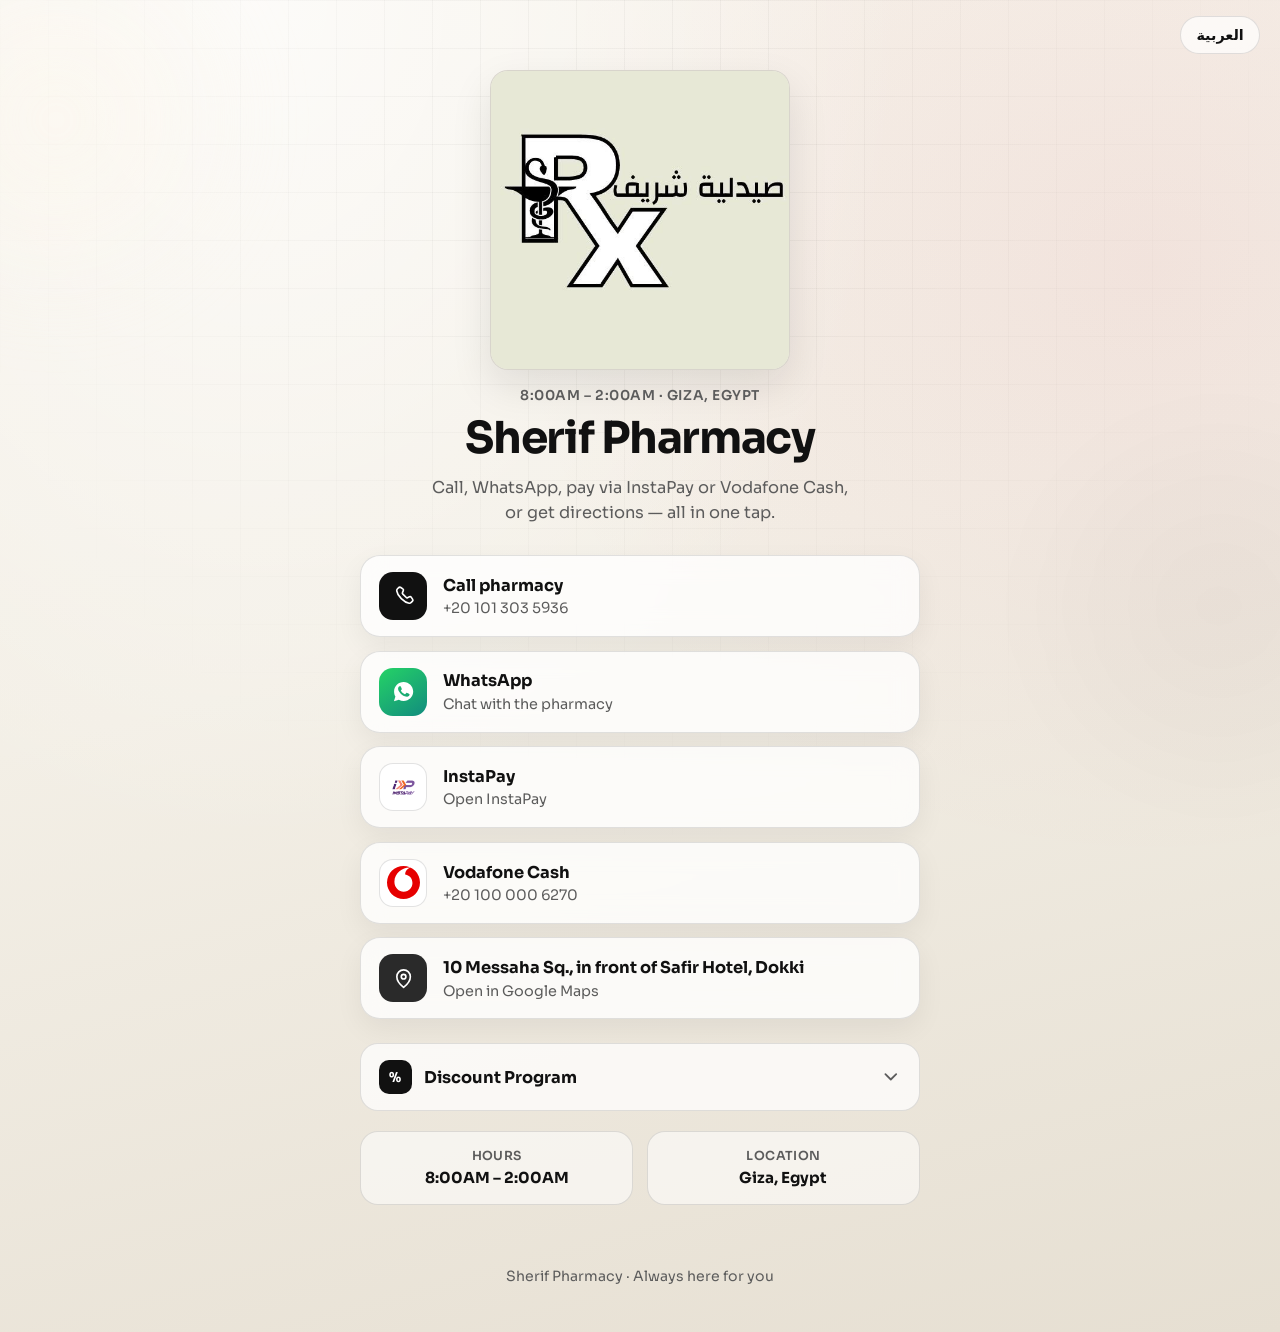
==== index.html @ 9f1dfa76 "feat: add discount program" ====
<!DOCTYPE html>
<html lang="en" dir="ltr">
  <head>
    <meta charset="UTF-8" />
    <meta name="viewport" content="width=device-width, initial-scale=1.0" />
    <meta
      name="description"
      content="Sherif Pharmacy — Call, WhatsApp, InstaPay, Vodafone Cash, and find us on the map. Open 8:00AM – 2:00AM in Giza, Egypt."
    />
    <meta name="theme-color" content="#F3EFE6" />
    <title>Sherif Pharmacy</title>
    <link rel="icon" type="image/png" href="public/assets/favicon.png" />
    <link rel="apple-touch-icon" href="public/assets/logo.png" />
    <link rel="preconnect" href="https://fonts.googleapis.com" />
    <link rel="preconnect" href="https://fonts.gstatic.com" crossorigin />
    <link
      href="https://fonts.googleapis.com/css2?family=Cairo:wght@500;600;700;800&family=Sora:wght@400;500;600;700&display=swap"
      rel="stylesheet"
    />
    <link rel="stylesheet" href="styles.css" />
  </head>
  <body>
    <div class="atmosphere" aria-hidden="true">
      <div class="blob blob-a"></div>
      <div class="blob blob-b"></div>
      <div class="grid-fade"></div>
    </div>

    <header class="topbar">
      <button
        type="button"
        class="lang-toggle"
        id="langToggle"
        aria-label="Switch language"
      >
        <span data-i18n="langSwitch">العربية</span>
      </button>
    </header>

    <main class="shell">
      <section class="hero">
        <div class="logo-wrap">
          <img
            class="logo"
            src="public/assets/logo.png"
            alt="Sherif Pharmacy logo"
            width="280"
            height="160"
          />
        </div>

        <p class="eyebrow" data-i18n="eyebrow">8:00AM – 2:00AM · Giza, Egypt</p>
        <h1 class="brand" data-i18n="brand">Sherif Pharmacy</h1>
        <p class="lead" data-i18n="lead">
          Call, WhatsApp, pay via InstaPay or Vodafone Cash, or get directions —
          all in one tap.
        </p>
      </section>

      <section class="actions" aria-label="Contact actions">
        <a class="action action-call" href="tel:+201013035936">
          <span class="action-icon" aria-hidden="true">
            <svg viewBox="0 0 24 24" fill="none">
              <path
                d="M7.2 3.8c.5-.5 1.3-.6 1.9-.2l2.1 1.4c.6.4.8 1.2.5 1.9l-.9 2.1c-.2.4-.1.9.2 1.2l3.8 3.8c.3.3.8.4 1.2.2l2.1-.9c.7-.3 1.5-.1 1.9.5l1.4 2.1c.4.6.3 1.4-.2 1.9l-1.3 1.3c-.6.6-1.4.9-2.2.8-2.1-.3-5.1-1.7-8.1-4.7s-4.4-6-4.7-8.1c-.1-.8.2-1.6.8-2.2l1.5-1.4Z"
                stroke="currentColor"
                stroke-width="1.7"
                stroke-linejoin="round"
              />
            </svg>
          </span>
          <span class="action-copy">
            <strong data-i18n="callTitle">Call pharmacy</strong>
            <small dir="ltr">+20 101 303 5936</small>
          </span>
        </a>

        <a
          class="action action-wa"
          href="https://wa.me/201013035936"
          target="_blank"
          rel="noopener noreferrer"
        >
          <span class="action-icon" aria-hidden="true">
            <svg viewBox="0 0 24 24" fill="currentColor">
              <path
                d="M12.04 2C6.58 2 2.15 6.4 2.15 11.83c0 1.9.5 3.67 1.38 5.22L2 22l5.12-1.49a9.9 9.9 0 0 0 4.92 1.3h.01c5.46 0 9.89-4.4 9.89-9.83C21.94 6.4 17.5 2 12.04 2Zm5.76 13.96c-.24.67-1.4 1.23-1.94 1.3-.5.07-1.13.1-1.82-.11-.42-.13-.96-.31-1.65-.61-2.9-1.25-4.79-4.17-4.93-4.36-.15-.2-1.18-1.57-1.18-3 0-1.42.74-2.12 1-2.41.26-.29.57-.36.76-.36h.55c.18 0 .42-.07.65.5.24.58.8 2 .87 2.14.07.15.12.32.02.51-.1.2-.15.32-.3.5-.15.17-.31.38-.45.51-.15.15-.3.31-.13.6.17.3.76 1.25 1.63 2.03 1.12 1 2.07 1.31 2.36 1.46.3.15.47.12.64-.07.17-.2.74-.86.94-1.15.2-.3.4-.24.67-.14.27.1 1.72.81 2.02.96.3.15.5.22.57.34.08.13.08.74-.16 1.41Z"
              />
            </svg>
          </span>
          <span class="action-copy">
            <strong data-i18n="waTitle">WhatsApp</strong>
            <small data-i18n="waSub">Chat with the pharmacy</small>
          </span>
        </a>

        <a
          class="action action-instapay"
          href="https://ipn.eg/S/mmowafyqnb/instapay/4MsTog"
          target="_blank"
          rel="noopener noreferrer"
        >
          <span class="action-icon" aria-hidden="true">
            <img
              src="public/assets/instapay.png"
              alt=""
              width="48"
              height="48"
            />
          </span>
          <span class="action-copy">
            <strong data-i18n="instapayTitle">InstaPay</strong>
            <small data-i18n="instapaySub">Open InstaPay</small>
          </span>
        </a>

        <button
          type="button"
          class="action action-vodafone"
          id="vodafoneBtn"
          data-phone="+201000006270"
        >
          <span class="action-icon" aria-hidden="true">
            <img
              src="public/assets/vodafone.svg"
              alt=""
              width="48"
              height="48"
            />
          </span>
          <span class="action-copy">
            <strong data-i18n="vodafoneTitle">Vodafone Cash</strong>
            <small dir="ltr">+20 100 000 6270</small>
          </span>
        </button>

        <a
          class="action action-maps"
          href="https://maps.app.goo.gl/EPiLeGmYAUQqnFU5A"
          target="_blank"
          rel="noopener noreferrer"
        >
          <span class="action-icon" aria-hidden="true">
            <svg viewBox="0 0 24 24" fill="none">
              <path
                d="M12 21s7-5.4 7-11a7 7 0 1 0-14 0c0 5.6 7 11 7 11Z"
                stroke="currentColor"
                stroke-width="1.7"
                stroke-linejoin="round"
              />
              <circle
                cx="12"
                cy="10"
                r="2.4"
                stroke="currentColor"
                stroke-width="1.7"
              />
            </svg>
          </span>
          <span class="action-copy">
            <strong data-i18n="mapsTitle"
              >10 Messaha Sq., in front of Safir Hotel, Dokki</strong
            >
            <small data-i18n="mapsSub">Open in Google Maps</small>
          </span>
        </a>
      </section>

      <section class="discounts" aria-label="Discount Program">
        <div class="accordion" id="discountAccordion">
          <button
            type="button"
            class="accordion-trigger"
            id="discountToggle"
            aria-expanded="false"
            aria-controls="discountPanel"
          >
            <span class="accordion-label">
              <span class="accordion-icon" aria-hidden="true">%</span>
              <span data-i18n="discountsTitle">Discount Program</span>
            </span>
            <span class="accordion-arrow" aria-hidden="true">
              <svg viewBox="0 0 24 24" fill="none">
                <path
                  d="M6 9l6 6 6-6"
                  stroke="currentColor"
                  stroke-width="2"
                  stroke-linecap="round"
                  stroke-linejoin="round"
                />
              </svg>
            </span>
          </button>
          <div
            class="accordion-panel"
            id="discountPanel"
            role="region"
            aria-labelledby="discountToggle"
            aria-hidden="true"
          >
            <div class="accordion-panel-inner">
              <ul class="info-list">
                <li class="info-row">
                  <span class="info-rate">2.5%</span>
                  <p data-i18n="discountA">
                    2.5% off on purchases of 5,000 EGP or more
                  </p>
                </li>
                <li class="info-row">
                  <span class="info-rate">5%</span>
                  <p data-i18n="discountB">
                    5% off on purchases of 10,000 EGP or more
                  </p>
                </li>
              </ul>
            </div>
          </div>
        </div>
      </section>

      <section class="meta">
        <div class="meta-item">
          <span class="meta-label" data-i18n="hoursLabel">Hours</span>
          <span class="meta-value" data-i18n="hoursValue">8:00AM – 2:00AM</span>
        </div>
        <div class="meta-item">
          <span class="meta-label" data-i18n="cityLabel">Location</span>
          <span class="meta-value" data-i18n="cityValue">Giza, Egypt</span>
        </div>
      </section>
    </main>

    <footer class="footer">
      <p data-i18n="footer">Sherif Pharmacy · Always here for you</p>
    </footer>

    <div class="toast" id="toast" role="status" aria-live="polite"></div>

    <script src="app.js"></script>
  </body>
</html>
---- styles.css ----
:root {
  --cream: #f3efe6;
  --cream-deep: #e8e0d0;
  --paper: #faf7f1;
  --ink: #111111;
  --ink-soft: #2a2a2a;
  --muted: #5c5c5c;
  --line: rgba(17, 17, 17, 0.12);
  --white: #ffffff;
  --rx-red: #c8102e;
  --wa: #25d366;
  --wa-deep: #128c7e;
  --instapay: #6c2bd9;
  --vodafone: #e60000;
  --shadow: 0 16px 40px rgba(17, 17, 17, 0.1);
  --radius: 20px;
  --font-en: "Sora", system-ui, sans-serif;
  --font-ar: "Cairo", "Sora", system-ui, sans-serif;
}

*,
*::before,
*::after {
  box-sizing: border-box;
}

html {
  scroll-behavior: smooth;
}

body {
  margin: 0;
  min-height: 100vh;
  font-family: var(--font-en);
  color: var(--ink);
  background:
    radial-gradient(ellipse at 20% 0%, rgba(255, 255, 255, 0.7), transparent 45%),
    radial-gradient(ellipse at 90% 20%, rgba(200, 16, 46, 0.06), transparent 40%),
    linear-gradient(165deg, #f7f3eb 0%, var(--cream) 45%, #e6dfd2 100%);
  overflow-x: hidden;
}

html[dir="rtl"] body,
html[lang="ar"] body {
  font-family: var(--font-ar);
}

.atmosphere {
  position: fixed;
  inset: 0;
  pointer-events: none;
  z-index: 0;
}

.blob {
  position: absolute;
  border-radius: 50%;
  filter: blur(42px);
  opacity: 0.45;
  animation: drift 14s ease-in-out infinite;
}

.blob-a {
  width: 42vw;
  height: 42vw;
  max-width: 420px;
  max-height: 420px;
  top: -10%;
  left: -12%;
  background: radial-gradient(circle, #fff8ec 0%, transparent 70%);
}

.blob-b {
  width: 48vw;
  height: 48vw;
  max-width: 480px;
  max-height: 480px;
  right: -14%;
  bottom: 6%;
  background: radial-gradient(circle, rgba(17, 17, 17, 0.08) 0%, transparent 70%);
  animation-delay: -5s;
}

.grid-fade {
  position: absolute;
  inset: 0;
  background-image:
    linear-gradient(rgba(17, 17, 17, 0.035) 1px, transparent 1px),
    linear-gradient(90deg, rgba(17, 17, 17, 0.035) 1px, transparent 1px);
  background-size: 48px 48px;
  mask-image: radial-gradient(circle at 50% 18%, black 18%, transparent 72%);
}

.topbar {
  position: relative;
  z-index: 2;
  display: flex;
  justify-content: flex-end;
  padding: 1rem 1.25rem 0;
}

.lang-toggle {
  appearance: none;
  border: 1px solid var(--line);
  background: rgba(255, 255, 255, 0.7);
  backdrop-filter: blur(10px);
  color: var(--ink);
  font: inherit;
  font-weight: 600;
  font-size: 0.9rem;
  padding: 0.55rem 0.95rem;
  border-radius: 999px;
  cursor: pointer;
  transition: transform 0.2s ease, background 0.2s ease, border-color 0.2s ease;
}

.lang-toggle:hover {
  transform: translateY(-1px);
  background: var(--white);
  border-color: rgba(17, 17, 17, 0.28);
}

.lang-toggle:focus-visible {
  outline: 3px solid rgba(17, 17, 17, 0.25);
  outline-offset: 2px;
}

.shell {
  position: relative;
  z-index: 1;
  width: min(560px, calc(100% - 2rem));
  margin: 0 auto;
  padding: 0.5rem 0 3rem;
}

.hero {
  text-align: center;
  padding: 0.5rem 0 1.5rem;
}

.logo-wrap {
  display: grid;
  place-items: center;
  margin: 0 auto 1.1rem;
  animation: rise 0.9s cubic-bezier(0.22, 1, 0.36, 1) both;
}

.logo {
  width: min(300px, 78vw);
  height: auto;
  border-radius: 18px;
  background: var(--cream);
  border: 1px solid var(--line);
  box-shadow: var(--shadow);
  animation: float 6s ease-in-out infinite;
}

.eyebrow {
  margin: 0 0 0.55rem;
  color: var(--muted);
  font-size: 0.85rem;
  font-weight: 600;
  letter-spacing: 0.04em;
  text-transform: uppercase;
  animation: rise 0.9s cubic-bezier(0.22, 1, 0.36, 1) 0.08s both;
}

html[lang="ar"] .eyebrow {
  letter-spacing: 0;
  text-transform: none;
}

.brand {
  margin: 0 0 0.7rem;
  font-size: clamp(2rem, 7vw, 2.75rem);
  line-height: 1.15;
  letter-spacing: -0.03em;
  color: var(--ink);
  animation: rise 0.9s cubic-bezier(0.22, 1, 0.36, 1) 0.14s both;
}

html[lang="ar"] .brand {
  letter-spacing: 0;
  font-weight: 800;
}

.lead {
  margin: 0 auto;
  max-width: 36ch;
  color: var(--muted);
  font-size: 1.02rem;
  line-height: 1.55;
  animation: rise 0.9s cubic-bezier(0.22, 1, 0.36, 1) 0.2s both;
}

.actions {
  display: grid;
  gap: 0.85rem;
  margin-top: 0.35rem;
}

.action {
  display: flex;
  align-items: center;
  gap: 1rem;
  width: 100%;
  padding: 1rem 1.15rem;
  text-decoration: none;
  text-align: start;
  font: inherit;
  color: inherit;
  background: rgba(255, 255, 255, 0.78);
  border: 1px solid var(--line);
  border-radius: var(--radius);
  box-shadow: 0 10px 28px rgba(17, 17, 17, 0.06);
  backdrop-filter: blur(12px);
  transition:
    transform 0.22s ease,
    box-shadow 0.22s ease,
    border-color 0.22s ease;
  animation: rise 0.85s cubic-bezier(0.22, 1, 0.36, 1) both;
  cursor: pointer;
}

.action:nth-child(1) {
  animation-delay: 0.24s;
}
.action:nth-child(2) {
  animation-delay: 0.3s;
}
.action:nth-child(3) {
  animation-delay: 0.36s;
}
.action:nth-child(4) {
  animation-delay: 0.42s;
}
.action:nth-child(5) {
  animation-delay: 0.48s;
}

.action:hover {
  transform: translateY(-3px);
  box-shadow: 0 16px 36px rgba(17, 17, 17, 0.1);
  border-color: rgba(17, 17, 17, 0.22);
}

.action:focus-visible {
  outline: 3px solid rgba(17, 17, 17, 0.25);
  outline-offset: 3px;
}

.action-icon {
  flex: 0 0 auto;
  width: 3rem;
  height: 3rem;
  display: grid;
  place-items: center;
  border-radius: 14px;
  color: var(--white);
  overflow: hidden;
}

.action-icon svg {
  width: 1.45rem;
  height: 1.45rem;
}

.action-icon img {
  width: 100%;
  height: 100%;
  object-fit: contain;
  display: block;
}

.action-call .action-icon {
  background: var(--ink);
}

.action-wa .action-icon {
  background: linear-gradient(145deg, var(--wa), var(--wa-deep));
}

.action-instapay .action-icon {
  background: #fff;
  border: 1px solid var(--line);
  padding: 0.35rem;
}

.action-vodafone .action-icon {
  background: #fff;
  border: 1px solid var(--line);
  padding: 0.4rem;
}

.action-maps .action-icon {
  background: var(--ink-soft);
}

.action-copy {
  display: grid;
  gap: 0.15rem;
  min-width: 0;
}

.action-copy strong {
  font-size: 1.02rem;
  font-weight: 700;
  color: var(--ink);
  line-height: 1.35;
}

.action-copy small {
  color: var(--muted);
  font-size: 0.9rem;
}

.toast {
  position: fixed;
  left: 50%;
  bottom: 1.4rem;
  transform: translateX(-50%) translateY(120%);
  z-index: 20;
  min-width: min(280px, calc(100% - 2rem));
  max-width: min(360px, calc(100% - 2rem));
  background: var(--ink);
  color: #fff;
  padding: 0.85rem 1.25rem;
  border-radius: 999px;
  font-size: 0.88rem;
  font-weight: 600;
  line-height: 1.35;
  text-align: center;
  display: flex;
  align-items: center;
  justify-content: center;
  box-shadow: var(--shadow);
  opacity: 0;
  pointer-events: none;
  transition: transform 0.28s ease, opacity 0.28s ease;
}

.toast.show {
  transform: translateX(-50%) translateY(0);
  opacity: 1;
}

.discounts {
  margin-top: 1.5rem;
  animation: rise 0.85s cubic-bezier(0.22, 1, 0.36, 1) 0.52s both;
}

.accordion {
  border-radius: 18px;
  background: rgba(255, 255, 255, 0.72);
  border: 1px solid var(--line);
  overflow: hidden;
}

.accordion-trigger {
  appearance: none;
  width: 100%;
  display: flex;
  align-items: center;
  justify-content: space-between;
  gap: 0.85rem;
  padding: 1rem 1.1rem;
  border: 0;
  background: transparent;
  font: inherit;
  color: var(--ink);
  cursor: pointer;
  text-align: start;
}

.accordion-trigger:focus-visible {
  outline: 3px solid rgba(17, 17, 17, 0.2);
  outline-offset: -3px;
}

.accordion-label {
  display: flex;
  align-items: center;
  gap: 0.75rem;
  font-weight: 700;
  font-size: 1.02rem;
}

.accordion-icon {
  width: 2.1rem;
  height: 2.1rem;
  border-radius: 10px;
  display: grid;
  place-items: center;
  background: var(--ink);
  color: #fff;
  font-size: 0.85rem;
  font-weight: 700;
}

.accordion-arrow {
  flex: 0 0 auto;
  width: 1.35rem;
  height: 1.35rem;
  color: var(--muted);
  transition: transform 0.28s ease;
}

.accordion-arrow svg {
  width: 100%;
  height: 100%;
  display: block;
}

.accordion.is-open .accordion-arrow {
  transform: rotate(180deg);
}

.accordion-panel {
  display: grid;
  grid-template-rows: 0fr;
  transition: grid-template-rows 0.32s ease;
}

.accordion.is-open .accordion-panel {
  grid-template-rows: 1fr;
}

.accordion-panel-inner {
  overflow: hidden;
  min-height: 0;
}

.info-list {
  list-style: none;
  margin: 0;
  padding: 0 1.1rem 1.05rem;
  display: grid;
  gap: 0.65rem;
}

.info-row {
  display: grid;
  grid-template-columns: auto 1fr;
  gap: 0.75rem;
  align-items: start;
  padding: 0.75rem 0.85rem;
  border-radius: 12px;
  background: rgba(243, 239, 230, 0.65);
  border: 1px dashed rgba(17, 17, 17, 0.14);
}

.info-rate {
  font-size: 0.92rem;
  font-weight: 800;
  color: var(--ink);
  letter-spacing: -0.02em;
  line-height: 1.4;
  white-space: nowrap;
}

.info-row p {
  margin: 0;
  color: var(--muted);
  font-size: 0.9rem;
  line-height: 1.45;
  font-weight: 500;
}

.meta {
  display: grid;
  grid-template-columns: 1fr 1fr;
  gap: 0.85rem;
  margin-top: 1.25rem;
  animation: rise 0.85s cubic-bezier(0.22, 1, 0.36, 1) 0.58s both;
}

.meta-item {
  padding: 1rem 1.1rem;
  border-radius: 18px;
  background: rgba(255, 255, 255, 0.55);
  border: 1px solid var(--line);
  text-align: center;
}

.meta-label {
  display: block;
  font-size: 0.78rem;
  font-weight: 600;
  color: var(--muted);
  margin-bottom: 0.25rem;
  letter-spacing: 0.03em;
  text-transform: uppercase;
}

html[lang="ar"] .meta-label {
  letter-spacing: 0;
  text-transform: none;
}

.meta-value {
  display: block;
  font-weight: 700;
  color: var(--ink);
  font-size: 0.95rem;
  line-height: 1.35;
}

.footer {
  position: relative;
  z-index: 1;
  text-align: center;
  padding: 0 1.25rem 2rem;
  color: var(--muted);
  font-size: 0.88rem;
}

@keyframes rise {
  from {
    opacity: 0;
    transform: translateY(18px);
  }
  to {
    opacity: 1;
    transform: translateY(0);
  }
}

@keyframes float {
  0%,
  100% {
    transform: translateY(0);
  }
  50% {
    transform: translateY(-8px);
  }
}

@keyframes drift {
  0%,
  100% {
    transform: translate(0, 0) scale(1);
  }
  50% {
    transform: translate(18px, -12px) scale(1.05);
  }
}

@media (prefers-reduced-motion: reduce) {
  *,
  *::before,
  *::after {
    animation: none !important;
    transition: none !important;
  }
}

@media (max-width: 420px) {
  .action {
    padding: 0.95rem 1rem;
  }

  .meta {
    grid-template-columns: 1fr;
  }
}
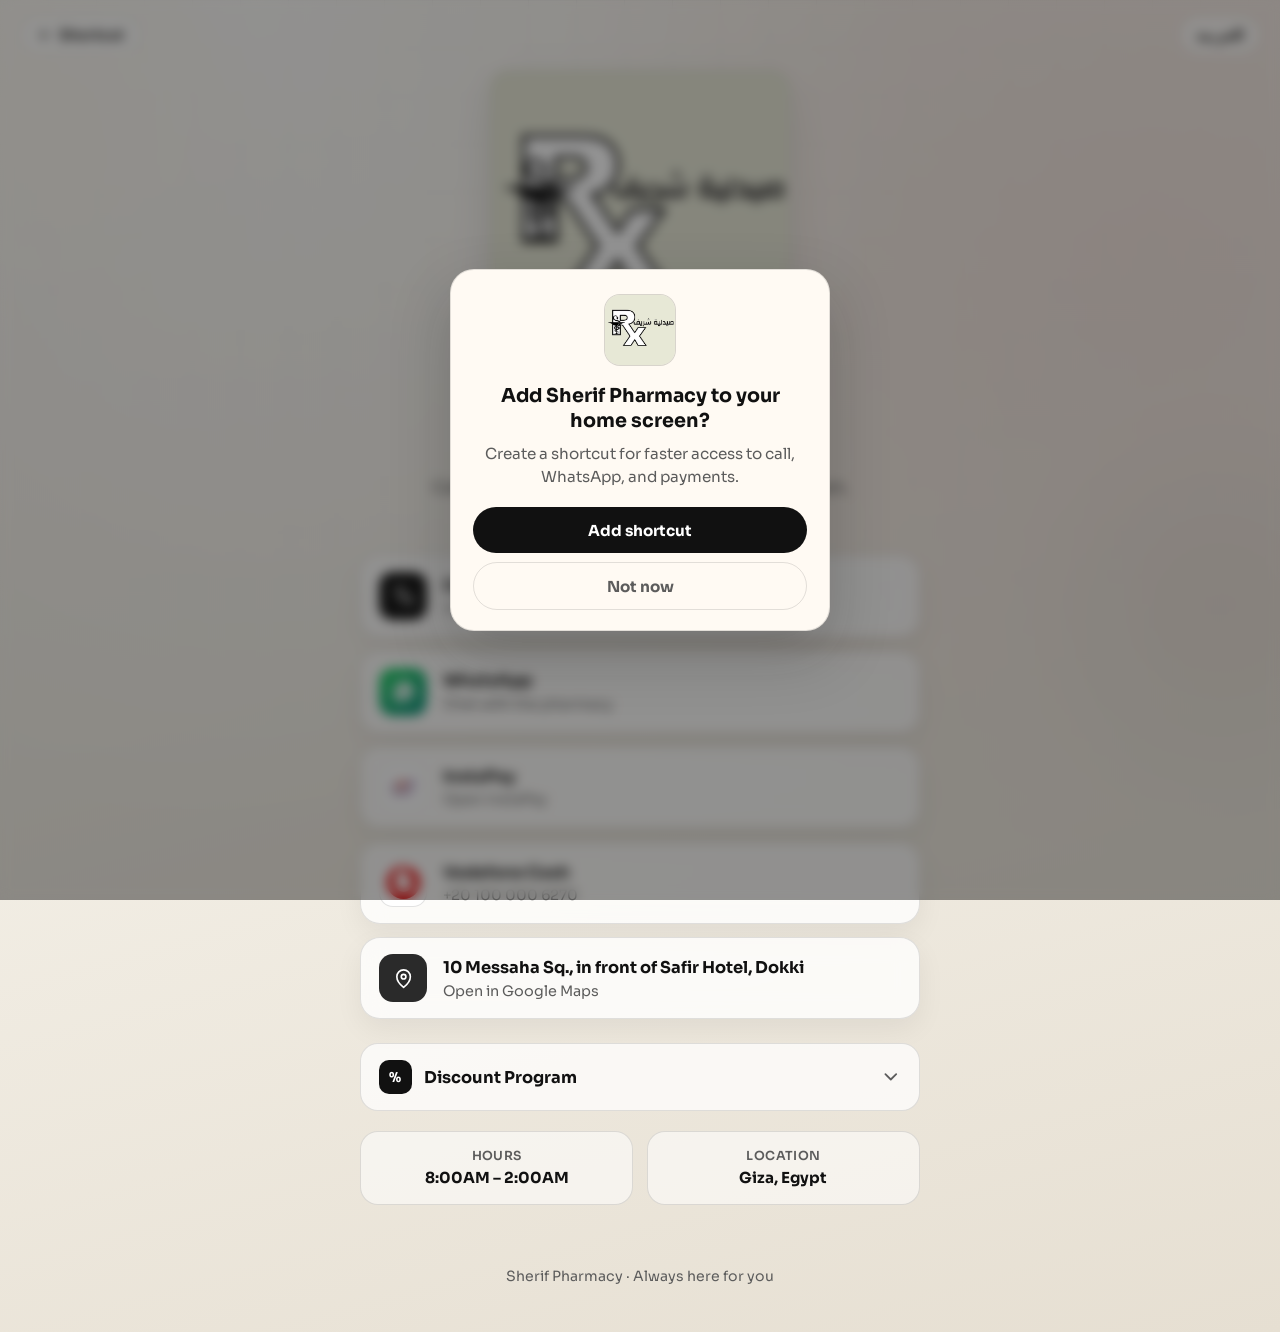
==== commit 7a3829d3: "feat: add shortcut to home screen" ====
--- a/index.html
+++ b/index.html
@@ -8,7 +8,12 @@
       content="Sherif Pharmacy — Call, WhatsApp, InstaPay, Vodafone Cash, and find us on the map. Open 8:00AM – 2:00AM in Giza, Egypt."
     />
     <meta name="theme-color" content="#F3EFE6" />
+    <meta name="apple-mobile-web-app-capable" content="yes" />
+    <meta name="apple-mobile-web-app-status-bar-style" content="default" />
+    <meta name="apple-mobile-web-app-title" content="Sherif Pharmacy" />
+    <meta name="mobile-web-app-capable" content="yes" />
     <title>Sherif Pharmacy</title>
+    <link rel="manifest" href="manifest.webmanifest" />
     <link rel="icon" type="image/png" href="public/assets/favicon.png" />
     <link rel="apple-touch-icon" href="public/assets/logo.png" />
     <link rel="preconnect" href="https://fonts.googleapis.com" />
@@ -29,7 +34,23 @@
     <header class="topbar">
       <button
         type="button"
-        class="lang-toggle"
+        class="topbar-btn shortcut-top-btn"
+        id="shortcutTopBtn"
+        aria-label="Add shortcut"
+      >
+        <svg viewBox="0 0 24 24" fill="none" aria-hidden="true">
+          <path
+            d="M12 5v14M5 12h14"
+            stroke="currentColor"
+            stroke-width="2"
+            stroke-linecap="round"
+          />
+        </svg>
+        <span data-i18n="shortcutTop">Shortcut</span>
+      </button>
+      <button
+        type="button"
+        class="topbar-btn lang-toggle"
         id="langToggle"
         aria-label="Switch language"
       >
@@ -236,6 +257,40 @@
 
     <div class="toast" id="toast" role="status" aria-live="polite"></div>
 
+    <div
+      class="shortcut-overlay"
+      id="shortcutOverlay"
+      hidden
+      role="dialog"
+      aria-modal="true"
+      aria-labelledby="shortcutTitle"
+    >
+      <div class="shortcut-card">
+        <img
+          class="shortcut-logo"
+          src="public/assets/logo.png"
+          alt=""
+          width="72"
+          height="72"
+        />
+        <h2 id="shortcutTitle" data-i18n="shortcutTitle">
+          Add Sherif Pharmacy to your home screen?
+        </h2>
+        <p data-i18n="shortcutBody">
+          Create a shortcut for faster access to call, WhatsApp, and payments.
+        </p>
+        <p class="shortcut-hint" id="shortcutHint" hidden></p>
+        <div class="shortcut-actions">
+          <button type="button" class="shortcut-btn primary" id="shortcutAdd">
+            <span data-i18n="shortcutAdd">Add shortcut</span>
+          </button>
+          <button type="button" class="shortcut-btn ghost" id="shortcutSkip">
+            <span data-i18n="shortcutSkip">Not now</span>
+          </button>
+        </div>
+      </div>
+    </div>
+
     <script src="app.js"></script>
   </body>
 </html>
--- a/styles.css
+++ b/styles.css
@@ -95,11 +95,13 @@
   position: relative;
   z-index: 2;
   display: flex;
-  justify-content: flex-end;
+  align-items: center;
+  justify-content: space-between;
+  gap: 0.75rem;
   padding: 1rem 1.25rem 0;
 }
 
-.lang-toggle {
+.topbar-btn {
   appearance: none;
   border: 1px solid var(--line);
   background: rgba(255, 255, 255, 0.7);
@@ -114,15 +116,31 @@
   transition: transform 0.2s ease, background 0.2s ease, border-color 0.2s ease;
 }
 
-.lang-toggle:hover {
+.topbar-btn:hover {
   transform: translateY(-1px);
   background: var(--white);
   border-color: rgba(17, 17, 17, 0.28);
 }
 
-.lang-toggle:focus-visible {
+.topbar-btn:focus-visible {
   outline: 3px solid rgba(17, 17, 17, 0.25);
   outline-offset: 2px;
+}
+
+.shortcut-top-btn {
+  display: inline-flex;
+  align-items: center;
+  gap: 0.4rem;
+}
+
+.shortcut-top-btn svg {
+  width: 1rem;
+  height: 1rem;
+  flex: 0 0 auto;
+}
+
+.shortcut-top-btn[hidden] {
+  display: none;
 }
 
 .shell {
@@ -514,6 +532,112 @@
   font-size: 0.88rem;
 }
 
+.shortcut-overlay {
+  position: fixed;
+  inset: 0;
+  z-index: 40;
+  display: grid;
+  place-items: center;
+  padding: 1.25rem;
+  background: rgba(17, 17, 17, 0.45);
+  backdrop-filter: blur(6px);
+  opacity: 0;
+  pointer-events: none;
+  transition: opacity 0.28s ease;
+}
+
+.shortcut-overlay.is-visible {
+  opacity: 1;
+  pointer-events: auto;
+}
+
+.shortcut-overlay[hidden] {
+  display: none;
+}
+
+.shortcut-card {
+  width: min(380px, 100%);
+  background: #fffaf3;
+  border: 1px solid var(--line);
+  border-radius: 24px;
+  padding: 1.5rem 1.35rem 1.25rem;
+  text-align: center;
+  box-shadow: 0 24px 60px rgba(17, 17, 17, 0.22);
+  transform: translateY(14px) scale(0.98);
+  transition: transform 0.3s cubic-bezier(0.22, 1, 0.36, 1);
+}
+
+.shortcut-overlay.is-visible .shortcut-card {
+  transform: translateY(0) scale(1);
+}
+
+.shortcut-logo {
+  width: 72px;
+  height: 72px;
+  object-fit: cover;
+  border-radius: 16px;
+  border: 1px solid var(--line);
+  background: var(--cream);
+  margin-bottom: 0.85rem;
+}
+
+.shortcut-card h2 {
+  margin: 0 0 0.55rem;
+  font-size: 1.2rem;
+  line-height: 1.3;
+  color: var(--ink);
+}
+
+.shortcut-card p {
+  margin: 0 0 1.15rem;
+  color: var(--muted);
+  font-size: 0.95rem;
+  line-height: 1.5;
+}
+
+.shortcut-hint {
+  margin-top: -0.35rem !important;
+  padding: 0.75rem 0.85rem;
+  border-radius: 14px;
+  background: rgba(243, 239, 230, 0.9);
+  border: 1px dashed rgba(17, 17, 17, 0.14);
+  color: var(--ink-soft) !important;
+  font-size: 0.88rem !important;
+  text-align: start;
+}
+
+.shortcut-actions {
+  display: grid;
+  gap: 0.55rem;
+}
+
+.shortcut-btn {
+  appearance: none;
+  border: 0;
+  border-radius: 999px;
+  padding: 0.85rem 1.1rem;
+  font: inherit;
+  font-weight: 700;
+  font-size: 0.95rem;
+  cursor: pointer;
+  transition: transform 0.18s ease, background 0.18s ease;
+}
+
+.shortcut-btn:active {
+  transform: scale(0.98);
+}
+
+.shortcut-btn.primary {
+  background: var(--ink);
+  color: #fff;
+}
+
+.shortcut-btn.ghost {
+  background: transparent;
+  color: var(--muted);
+  border: 1px solid var(--line);
+}
+
 @keyframes rise {
   from {
     opacity: 0;
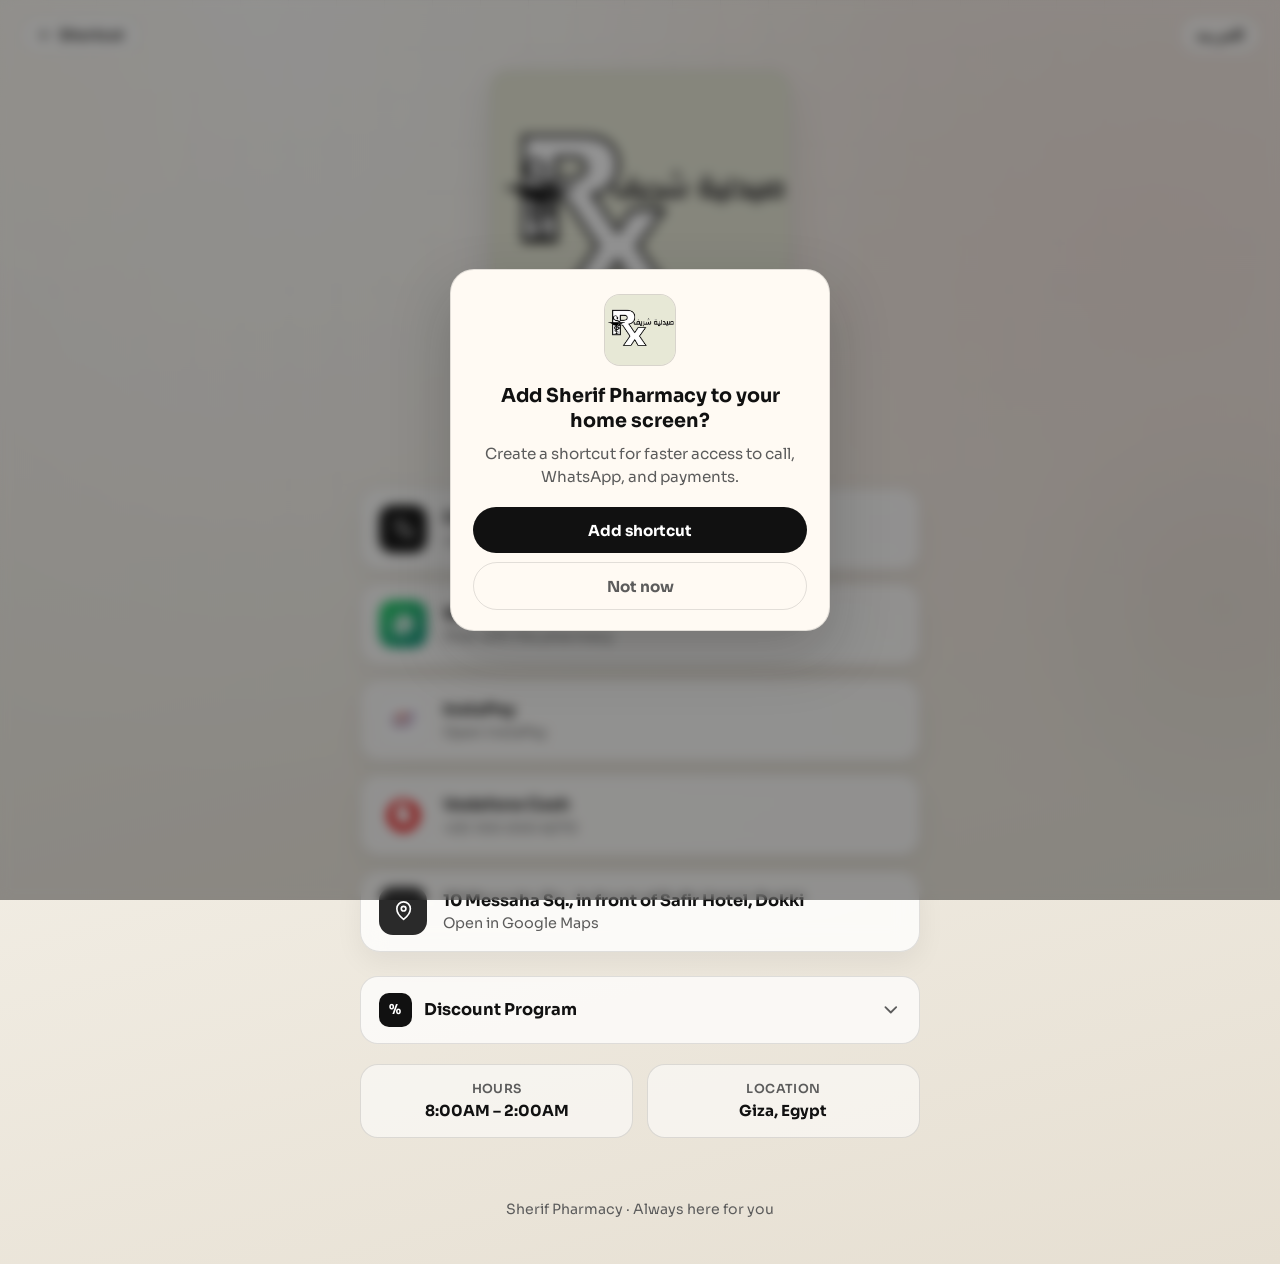
==== commit 9f0c6d27: "refactor: remove paragraph" ====
--- a/index.html
+++ b/index.html
@@ -72,10 +72,6 @@
 
         <p class="eyebrow" data-i18n="eyebrow">8:00AM – 2:00AM · Giza, Egypt</p>
         <h1 class="brand" data-i18n="brand">Sherif Pharmacy</h1>
-        <p class="lead" data-i18n="lead">
-          Call, WhatsApp, pay via InstaPay or Vodafone Cash, or get directions —
-          all in one tap.
-        </p>
       </section>
 
       <section class="actions" aria-label="Contact actions">
--- a/styles.css
+++ b/styles.css
@@ -153,7 +153,7 @@
 
 .hero {
   text-align: center;
-  padding: 0.5rem 0 1.5rem;
+  padding: 0.5rem 0 0.65rem;
 }
 
 .logo-wrap {
@@ -214,7 +214,7 @@
 .actions {
   display: grid;
   gap: 0.85rem;
-  margin-top: 0.35rem;
+  margin-top: 0.15rem;
 }
 
 .action {
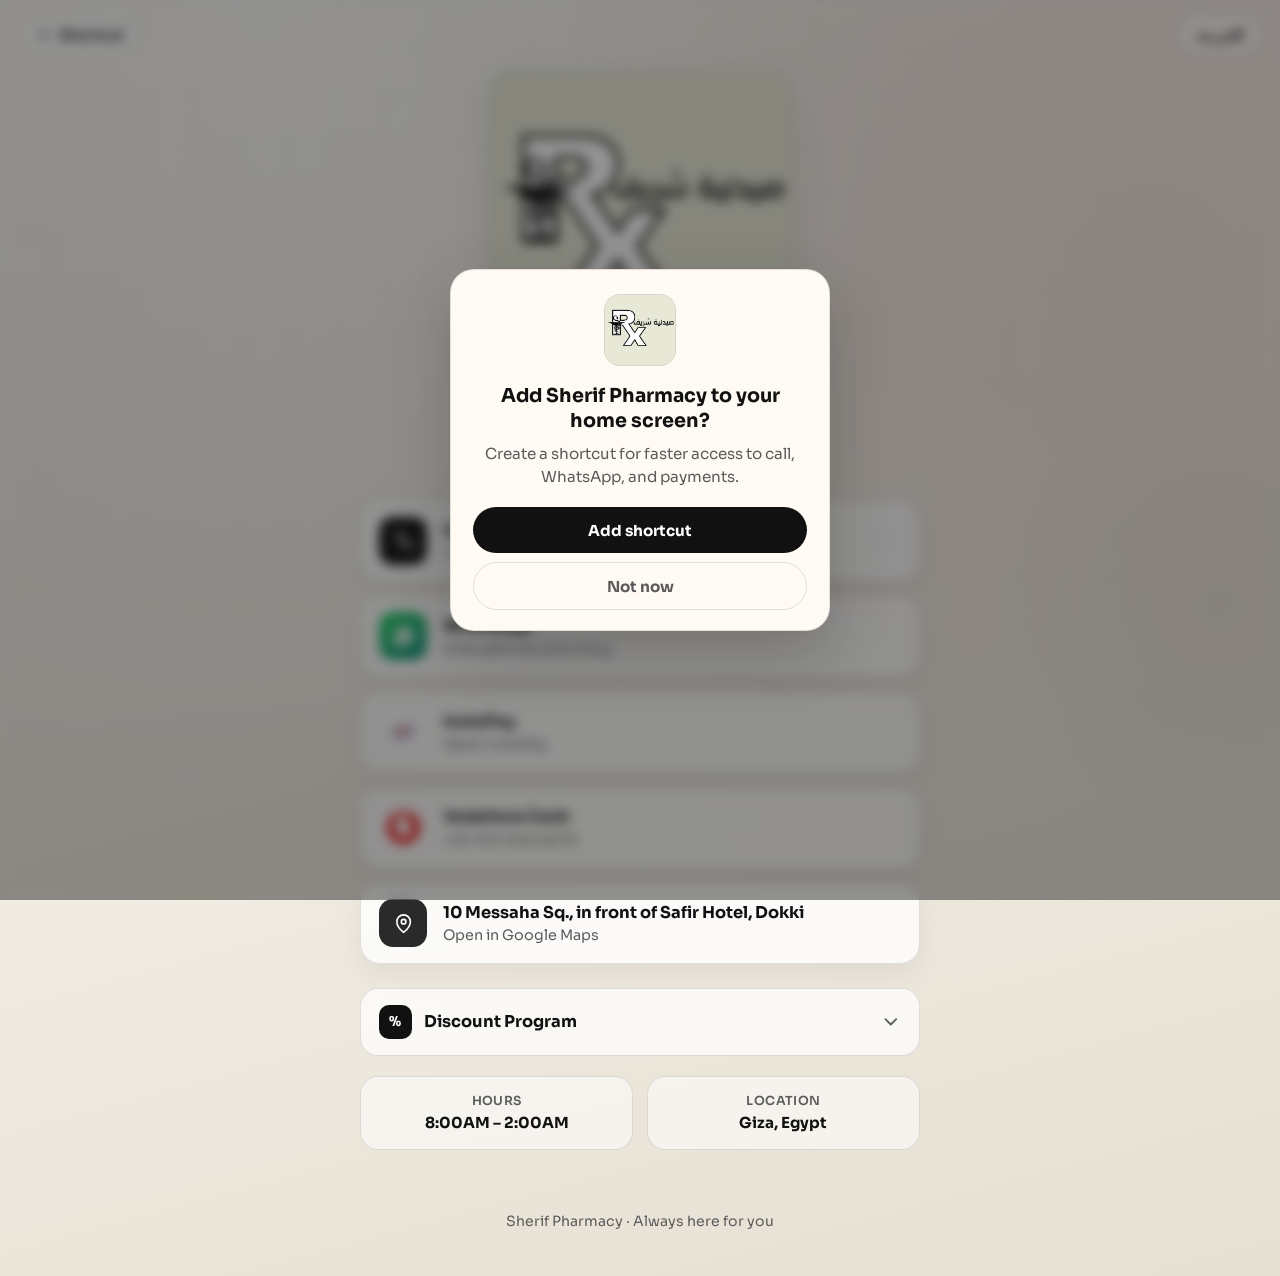
==== commit 48a65052: "refactor: facebook badge" ====
--- a/index.html
+++ b/index.html
@@ -61,13 +61,30 @@
     <main class="shell">
       <section class="hero">
         <div class="logo-wrap">
-          <img
-            class="logo"
-            src="public/assets/logo.png"
-            alt="Sherif Pharmacy logo"
-            width="280"
-            height="160"
-          />
+          <div class="logo-float">
+            <a
+              class="logo-link"
+              href="https://www.facebook.com/sherifpharmacy73"
+              target="_blank"
+              rel="noopener noreferrer"
+              aria-label="Sherif Pharmacy on Facebook"
+            >
+              <img
+                class="logo"
+                src="public/assets/logo.png"
+                alt="Sherif Pharmacy logo"
+                width="280"
+                height="160"
+              />
+              <span class="fb-badge" aria-hidden="true">
+                <svg viewBox="0 0 24 24" fill="currentColor">
+                  <path
+                    d="M22 12.07C22 6.48 17.52 2 11.93 2S1.86 6.48 1.86 12.07c0 5.02 3.66 9.18 8.44 9.93v-7.02H7.9v-2.91h2.4V9.84c0-2.37 1.4-3.68 3.55-3.68 1.03 0 2.1.18 2.1.18v2.32h-1.18c-1.17 0-1.53.73-1.53 1.48v1.78h2.61l-.42 2.91h-2.19V22c4.78-.75 8.44-4.91 8.44-9.93Z"
+                  />
+                </svg>
+              </span>
+            </a>
+          </div>
         </div>
 
         <p class="eyebrow" data-i18n="eyebrow">8:00AM – 2:00AM · Giza, Egypt</p>
--- a/styles.css
+++ b/styles.css
@@ -159,8 +159,33 @@
 .logo-wrap {
   display: grid;
   place-items: center;
-  margin: 0 auto 1.1rem;
+  margin: 0 auto 1.55rem;
   animation: rise 0.9s cubic-bezier(0.22, 1, 0.36, 1) both;
+}
+
+.logo-float {
+  animation: float 6s ease-in-out infinite;
+}
+
+.logo-link {
+  position: relative;
+  display: inline-block;
+  border-radius: 18px;
+  line-height: 0;
+  transition: transform 0.22s ease;
+}
+
+.logo-link:hover {
+  transform: scale(1.03);
+}
+
+.logo-link:focus-visible {
+  outline: 3px solid rgba(17, 17, 17, 0.25);
+  outline-offset: 4px;
+}
+
+.logo-link:hover .fb-badge {
+  transform: translate(-50%, 50%) scale(1.06);
 }
 
 .logo {
@@ -170,7 +195,30 @@
   background: var(--cream);
   border: 1px solid var(--line);
   box-shadow: var(--shadow);
-  animation: float 6s ease-in-out infinite;
+}
+
+.fb-badge {
+  position: absolute;
+  left: 50%;
+  bottom: 0;
+  z-index: 2;
+  width: 2.35rem;
+  height: 2.35rem;
+  display: grid;
+  place-items: center;
+  border-radius: 999px;
+  background: #1877f2;
+  color: #fff;
+  border: 2.5px solid #fffaf3;
+  box-shadow: 0 8px 18px rgba(17, 17, 17, 0.16);
+  transform: translate(-50%, 50%);
+  transition: transform 0.22s ease, box-shadow 0.22s ease;
+}
+
+.fb-badge svg {
+  width: 1.15rem;
+  height: 1.15rem;
+  display: block;
 }
 
 .eyebrow {
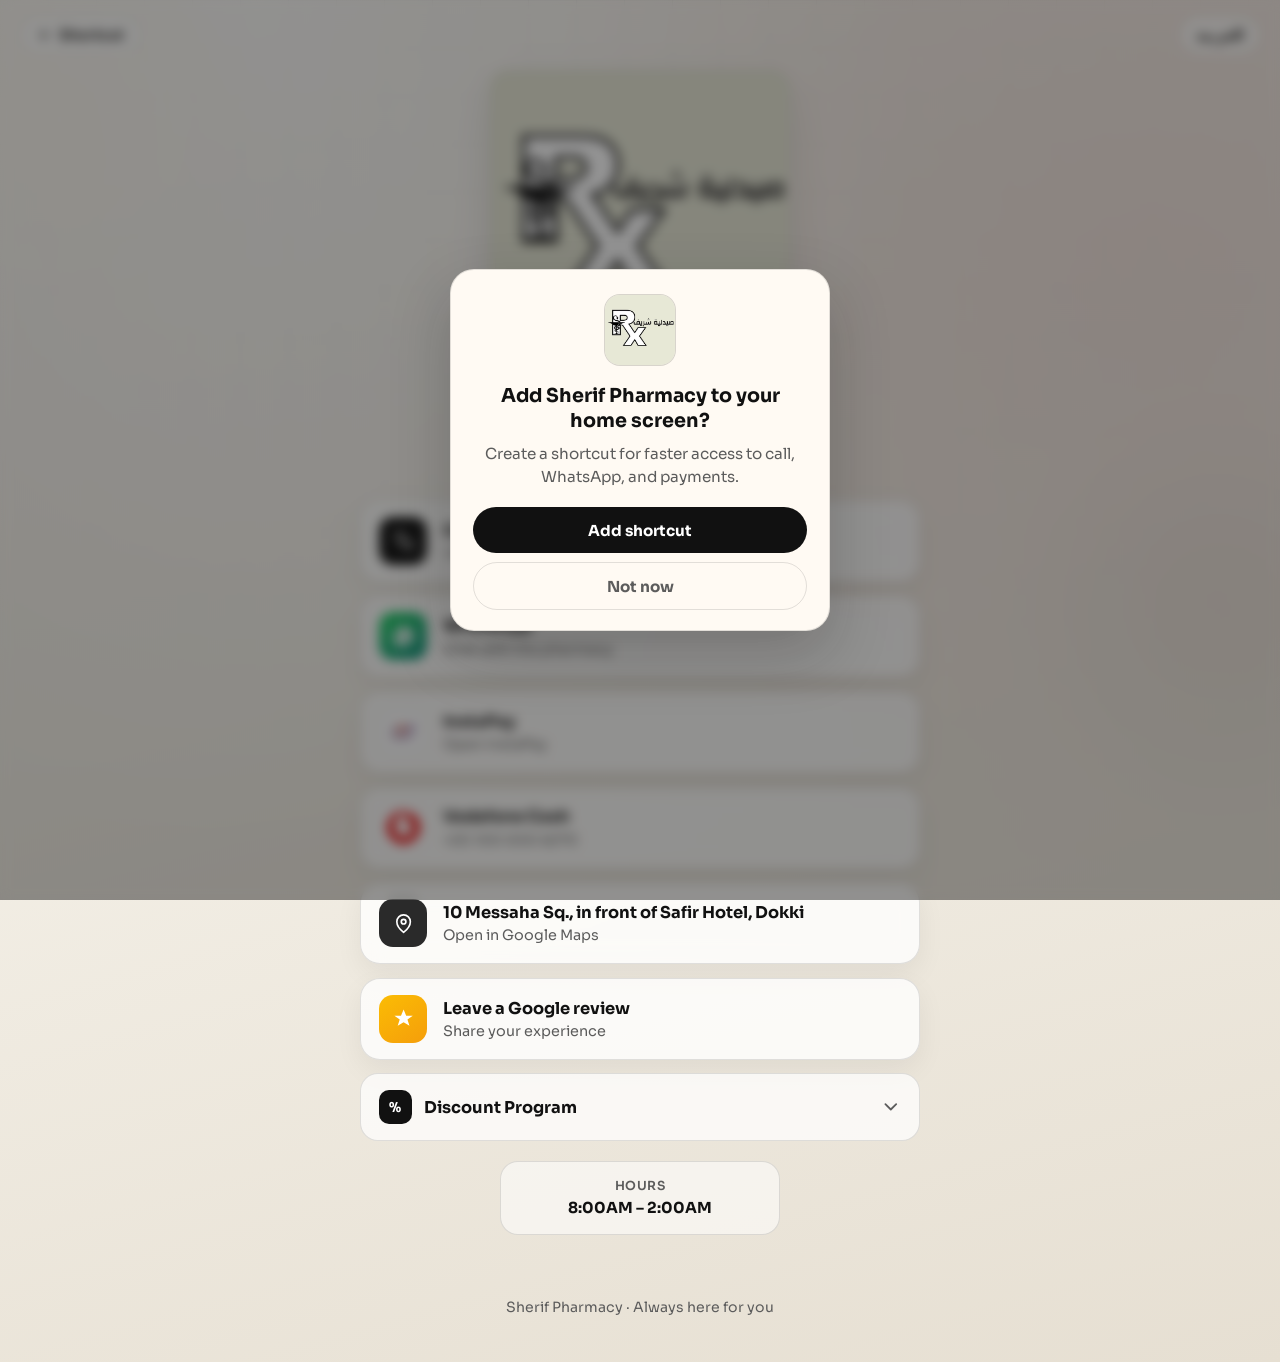
==== commit 0c098398: "feat: add google review" ====
--- a/index.html
+++ b/index.html
@@ -14,8 +14,8 @@
     <meta name="mobile-web-app-capable" content="yes" />
     <title>Sherif Pharmacy</title>
     <link rel="manifest" href="manifest.webmanifest" />
-    <link rel="icon" type="image/png" href="public/assets/favicon.png" />
-    <link rel="apple-touch-icon" href="public/assets/logo.png" />
+    <link rel="icon" type="image/png" href="assets/favicon.png" />
+    <link rel="apple-touch-icon" href="assets/logo.png" />
     <link rel="preconnect" href="https://fonts.googleapis.com" />
     <link rel="preconnect" href="https://fonts.gstatic.com" crossorigin />
     <link
@@ -71,7 +71,7 @@
             >
               <img
                 class="logo"
-                src="public/assets/logo.png"
+                src="assets/logo.png"
                 alt="Sherif Pharmacy logo"
                 width="280"
                 height="160"
@@ -136,7 +136,7 @@
         >
           <span class="action-icon" aria-hidden="true">
             <img
-              src="public/assets/instapay.png"
+              src="assets/instapay.png"
               alt=""
               width="48"
               height="48"
@@ -156,7 +156,7 @@
         >
           <span class="action-icon" aria-hidden="true">
             <img
-              src="public/assets/vodafone.svg"
+              src="assets/vodafone.svg"
               alt=""
               width="48"
               height="48"
@@ -196,6 +196,27 @@
               >10 Messaha Sq., in front of Safir Hotel, Dokki</strong
             >
             <small data-i18n="mapsSub">Open in Google Maps</small>
+          </span>
+        </a>
+      </section>
+
+      <section class="reviews" aria-label="Google Reviews">
+        <a
+          class="action action-review"
+          href="https://www.google.com/search?q=Sherif+Pharmacy+Dokki&ludocid=16260607208134207392#lrd=0x145846d44c7fe2d3:0xe1a9481a78fee7a0,3,,,,"
+          target="_blank"
+          rel="noopener noreferrer"
+        >
+          <span class="action-icon" aria-hidden="true">
+            <svg viewBox="0 0 24 24" fill="currentColor">
+              <path
+                d="M12 2.5 14.7 9h6.8l-5.5 4 2.1 6.5L12 15.8 5.9 19.5 8 13 2.5 9h6.8L12 2.5Z"
+              />
+            </svg>
+          </span>
+          <span class="action-copy">
+            <strong data-i18n="reviewTitle">Leave a Google review</strong>
+            <small data-i18n="reviewCta">Share your experience</small>
           </span>
         </a>
       </section>
@@ -253,13 +274,9 @@
       </section>
 
       <section class="meta">
-        <div class="meta-item">
+        <div class="meta-item meta-item-solo">
           <span class="meta-label" data-i18n="hoursLabel">Hours</span>
           <span class="meta-value" data-i18n="hoursValue">8:00AM – 2:00AM</span>
-        </div>
-        <div class="meta-item">
-          <span class="meta-label" data-i18n="cityLabel">Location</span>
-          <span class="meta-value" data-i18n="cityValue">Giza, Egypt</span>
         </div>
       </section>
     </main>
@@ -281,7 +298,7 @@
       <div class="shortcut-card">
         <img
           class="shortcut-logo"
-          src="public/assets/logo.png"
+          src="assets/logo.png"
           alt=""
           width="72"
           height="72"
--- a/styles.css
+++ b/styles.css
@@ -360,6 +360,10 @@
 
 .action-maps .action-icon {
   background: var(--ink-soft);
+}
+
+.action-review .action-icon {
+  background: linear-gradient(145deg, #fbbc04, #f59e0b);
 }
 
 .action-copy {
@@ -411,7 +415,7 @@
 }
 
 .discounts {
-  margin-top: 1.5rem;
+  margin-top: 0.85rem;
   animation: rise 0.85s cubic-bezier(0.22, 1, 0.36, 1) 0.52s both;
 }
 
@@ -534,7 +538,7 @@
 
 .meta {
   display: grid;
-  grid-template-columns: 1fr 1fr;
+  grid-template-columns: 1fr;
   gap: 0.85rem;
   margin-top: 1.25rem;
   animation: rise 0.85s cubic-bezier(0.22, 1, 0.36, 1) 0.58s both;
@@ -546,6 +550,11 @@
   background: rgba(255, 255, 255, 0.55);
   border: 1px solid var(--line);
   text-align: center;
+}
+
+.meta-item-solo {
+  width: min(280px, 100%);
+  margin: 0 auto;
 }
 
 .meta-label {
@@ -569,6 +578,15 @@
   color: var(--ink);
   font-size: 0.95rem;
   line-height: 1.35;
+}
+
+.reviews {
+  margin: 0.85rem 0 0;
+  animation: rise 0.85s cubic-bezier(0.22, 1, 0.36, 1) 0.5s both;
+}
+
+.reviews .action {
+  animation: none;
 }
 
 .footer {
@@ -730,8 +748,4 @@
   .action {
     padding: 0.95rem 1rem;
   }
-
-  .meta {
-    grid-template-columns: 1fr;
-  }
-}
+}
